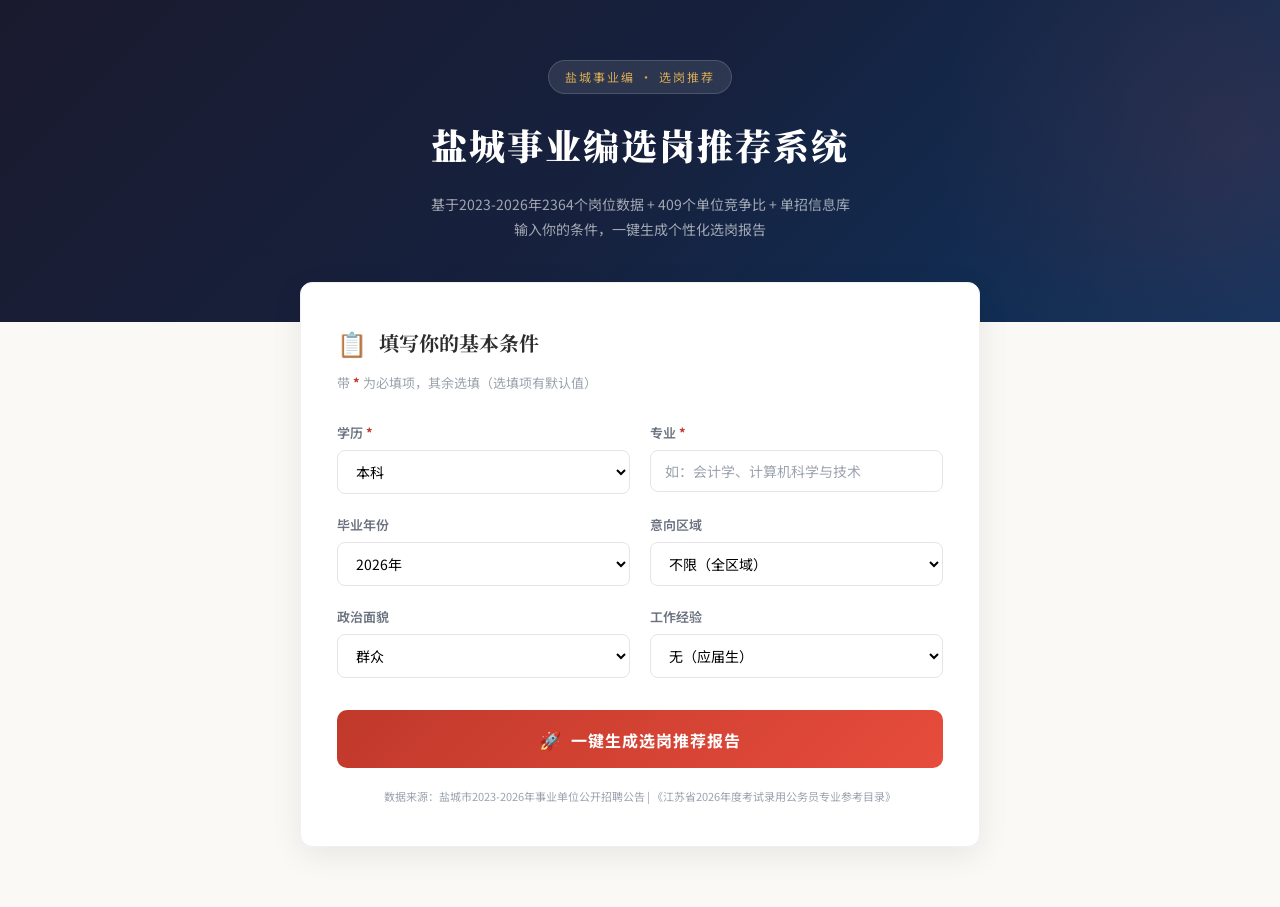
==== docs/index.html @ 782e0db4 "rename: webapp → docs (for GitHub Pages)" ====
<!DOCTYPE html>
<html lang="zh-CN">
<head>
<meta charset="UTF-8">
<meta name="viewport" content="width=device-width, initial-scale=1.0">
<title>盐城事业编选岗推荐系统</title>
<link href="https://fonts.googleapis.com/css2?family=Noto+Serif+SC:wght@400;600;700;900&family=Noto+Sans+SC:wght@300;400;500;600;700&display=swap" rel="stylesheet">
<link rel="stylesheet" href="style.css">
</head>
<body>
<div id="app">
  <!-- Loading Screen -->
  <div id="loading-screen" class="loading-screen">
    <div class="loading-inner">
      <div class="loading-spinner"></div>
      <h2>盐城事业编选岗推荐系统</h2>
      <p class="loading-text">正在加载数据...</p>
    </div>
  </div>

  <!-- Input Form -->
  <div id="form-section" class="form-section" style="display:none;">
    <div class="form-hero">
      <div class="form-hero-inner">
        <div class="hero-badge">盐城事业编 &middot; 选岗推荐</div>
        <h1>盐城事业编选岗推荐系统</h1>
        <p class="hero-desc">基于2023-2026年2364个岗位数据 + 409个单位竞争比 + 单招信息库<br>输入你的条件，一键生成个性化选岗报告</p>
      </div>
    </div>
    <div class="form-container">
      <div class="form-card">
        <div class="form-title">
          <span class="form-icon">&#128203;</span>
          <h2>填写你的基本条件</h2>
        </div>
        <p class="form-hint">带 <span class="required-star">*</span> 为必填项，其余选填（选填项有默认值）</p>

        <div class="form-grid">
          <div class="form-group">
            <label>学历 <span class="required-star">*</span></label>
            <select id="input-edu" required>
              <option value="">请选择</option>
              <option value="大专">大专</option>
              <option value="本科" selected>本科</option>
              <option value="硕士研究生">硕士研究生</option>
              <option value="博士研究生">博士研究生</option>
            </select>
          </div>
          <div class="form-group">
            <label>专业 <span class="required-star">*</span></label>
            <input type="text" id="input-major" placeholder="如：会计学、计算机科学与技术" list="major-suggestions" required>
            <datalist id="major-suggestions"></datalist>
          </div>
          <div class="form-group">
            <label>毕业年份</label>
            <select id="input-grad-year">
              <option value="2023">2023年</option>
              <option value="2024">2024年</option>
              <option value="2025">2025年</option>
              <option value="2026" selected>2026年</option>
              <option value="2020">2020年及以前</option>
            </select>
          </div>
          <div class="form-group">
            <label>意向区域</label>
            <select id="input-area">
              <option value="不限" selected>不限（全区域）</option>
              <option value="市区">市区（亭湖/盐都/经开区）</option>
              <option value="东台">东台</option>
              <option value="建湖">建湖</option>
              <option value="射阳">射阳</option>
              <option value="阜宁">阜宁</option>
              <option value="滨海">滨海</option>
              <option value="响水">响水</option>
              <option value="大丰">大丰</option>
            </select>
          </div>
          <div class="form-group">
            <label>政治面貌</label>
            <select id="input-party">
              <option value="群众" selected>群众</option>
              <option value="党员">中共党员</option>
              <option value="团员">共青团员</option>
            </select>
          </div>
          <div class="form-group">
            <label>工作经验</label>
            <select id="input-exp">
              <option value="无" selected>无（应届生）</option>
              <option value="1-2年">1-2年</option>
              <option value="3年以上">3年以上</option>
            </select>
          </div>
        </div>

        <button id="btn-generate" class="btn-generate" onclick="generateReport()">
          <span class="btn-icon">&#128640;</span> 一键生成选岗推荐报告
        </button>
        <p class="form-footer">数据来源：盐城市2023-2026年事业单位公开招聘公告 | 《江苏省2026年度考试录用公务员专业参考目录》</p>
      </div>
    </div>
  </div>

  <!-- Processing -->
  <div id="processing-section" style="display:none;">
    <div class="processing-inner">
      <div class="loading-spinner"></div>
      <h2>正在匹配岗位...</h2>
      <p id="processing-text">加载岗位数据中...</p>
    </div>
  </div>

  <!-- Report Output -->
  <div id="report-section" style="display:none;"></div>
</div>

<script src="data/positions.js"></script>
<script src="data/competition.js"></script>
<script src="data/categories.js"></script>
<script src="data/recruitment.js"></script>
<script src="data/soe.js"></script>
<script src="data/majors_list.js"></script>
<script src="matcher.js"></script>
<script src="report.js"></script>
<script src="app.js"></script>
</body>
</html>
---- docs/style.css ----
:root {
  --bg:#faf9f6;--bg-card:#fff;--text:#2d2d2d;--text-light:#6b7280;--text-muted:#9ca3af;
  --accent:#c0392b;--accent-bg:#fdf2f0;--border:#e5e5e5;--border-light:#f0f0f0;
  --gold:#d4a853;--gold-bg:#fdf8ef;--green:#22c55e;--green-bg:#f0fdf4;
  --blue:#3b82f6;--blue-bg:#eff6ff;--orange:#f97316;--orange-bg:#fff7ed;
  --shadow-sm:0 1px 3px rgba(0,0,0,.04);--shadow-md:0 4px 16px rgba(0,0,0,.06);
  --shadow-lg:0 8px 32px rgba(0,0,0,.08);--radius:12px;
}
*,*::before,*::after{margin:0;padding:0;box-sizing:border-box}
html{scroll-behavior:smooth}
body{font-family:'Noto Sans SC',-apple-system,sans-serif;background:var(--bg);color:var(--text);line-height:1.7;font-size:15px;-webkit-font-smoothing:antialiased}

/* Loading */
.loading-screen{position:fixed;inset:0;background:linear-gradient(135deg,#1a1a2e,#16213e,#0f3460);display:flex;align-items:center;justify-content:center;z-index:9999;color:#fff}
.loading-inner{text-align:center}
.loading-inner h2{font-family:'Noto Serif SC',serif;font-size:28px;margin:24px 0 12px;letter-spacing:2px}
.loading-text{color:rgba(255,255,255,.6);font-size:14px}
.loading-spinner{width:48px;height:48px;border:3px solid rgba(255,255,255,.2);border-top-color:#d4a853;border-radius:50%;animation:spin 1s linear infinite;margin:0 auto}
@keyframes spin{to{transform:rotate(360deg)}}

/* Processing */
#processing-section{position:fixed;inset:0;background:linear-gradient(135deg,#1a1a2e,#0f3460);display:flex;align-items:center;justify-content:center;z-index:9998;color:#fff}
.processing-inner{text-align:center}
.processing-inner h2{font-family:'Noto Serif SC',serif;font-size:24px;margin:24px 0 12px}
.processing-inner p{color:rgba(255,255,255,.6);font-size:14px}

/* Form Hero */
.form-hero{background:linear-gradient(135deg,#1a1a2e 0%,#16213e 50%,#0f3460 100%);color:#fff;padding:60px 40px 80px;text-align:center;position:relative;overflow:hidden}
.form-hero::before{content:'';position:absolute;top:-50%;right:-20%;width:600px;height:600px;background:radial-gradient(circle,rgba(192,57,43,.15) 0%,transparent 70%);border-radius:50%}
.form-hero-inner{position:relative;z-index:1;max-width:700px;margin:0 auto}
.hero-badge{display:inline-block;background:rgba(255,255,255,.1);backdrop-filter:blur(10px);border:1px solid rgba(255,255,255,.15);padding:6px 16px;border-radius:20px;font-size:12px;letter-spacing:2px;margin-bottom:20px;color:#d4a853}
.form-hero h1{font-family:'Noto Serif SC',serif;font-size:36px;font-weight:900;letter-spacing:2px;margin-bottom:16px}
.hero-desc{font-size:14px;color:rgba(255,255,255,.6);line-height:1.8}

/* Form Card */
.form-container{max-width:720px;margin:-40px auto 60px;padding:0 20px;position:relative;z-index:2}
.form-card{background:var(--bg-card);border-radius:var(--radius);box-shadow:var(--shadow-lg);padding:40px 36px;border:1px solid var(--border-light)}
.form-title{display:flex;align-items:center;gap:12px;margin-bottom:8px}
.form-title h2{font-family:'Noto Serif SC',serif;font-size:20px;font-weight:700}
.form-icon{font-size:24px}
.form-hint{font-size:13px;color:var(--text-muted);margin-bottom:28px}
.required-star{color:var(--accent);font-weight:700}
.form-grid{display:grid;grid-template-columns:1fr 1fr;gap:20px;margin-bottom:32px}
.form-group{display:flex;flex-direction:column;gap:6px}
.form-group label{font-size:13px;font-weight:600;color:var(--text-light)}
.form-group select,.form-group input{padding:10px 14px;border:1px solid var(--border);border-radius:8px;font-size:14px;font-family:inherit;background:#fff;transition:border-color .2s,box-shadow .2s;outline:none}
.form-group select:focus,.form-group input:focus{border-color:var(--accent);box-shadow:0 0 0 3px rgba(192,57,43,.1)}
.form-group input::placeholder{color:var(--text-muted)}

.btn-generate{width:100%;padding:16px;background:linear-gradient(135deg,#c0392b,#e74c3c);color:#fff;border:none;border-radius:10px;font-size:16px;font-weight:700;font-family:inherit;cursor:pointer;transition:transform .2s,box-shadow .2s;letter-spacing:1px}
.btn-generate:hover{transform:translateY(-2px);box-shadow:0 6px 20px rgba(192,57,43,.3)}
.btn-generate:active{transform:translateY(0)}
.btn-generate:disabled{opacity:.6;cursor:not-allowed;transform:none}
.btn-icon{font-size:18px;margin-right:4px}
.form-footer{text-align:center;font-size:11px;color:var(--text-muted);margin-top:20px;line-height:1.6}

/* Report styles (same as generated report) */
.hero{background:linear-gradient(135deg,#1a1a2e 0%,#16213e 50%,#0f3460 100%);color:#fff;padding:60px 40px 50px;position:relative;overflow:hidden}
.hero::before{content:'';position:absolute;top:-50%;right:-20%;width:600px;height:600px;background:radial-gradient(circle,rgba(192,57,43,.15) 0%,transparent 70%);border-radius:50%}
.hero-inner{max-width:900px;margin:0 auto;position:relative;z-index:1}
.hero h1{font-family:'Noto Serif SC',serif;font-size:38px;font-weight:900;letter-spacing:2px;margin-bottom:12px}
.hero-sub{font-size:15px;color:rgba(255,255,255,.6);font-weight:300}
.container{max-width:960px;margin:0 auto;padding:0 24px}
.summary-strip{display:grid;grid-template-columns:repeat(4,1fr);gap:0;margin:-30px 24px 40px;max-width:912px;margin-left:auto;margin-right:auto;background:var(--bg-card);border-radius:var(--radius);box-shadow:var(--shadow-lg);overflow:hidden;position:relative;z-index:2}
.summary-card{padding:28px 20px;text-align:center;border-right:1px solid var(--border-light)}
.summary-card:last-child{border-right:none}
.summary-num{font-family:'Noto Serif SC',serif;font-size:36px;font-weight:900;color:var(--accent);line-height:1;margin-bottom:6px}
.summary-card:nth-child(2) .summary-num{color:var(--gold)}
.summary-card:nth-child(3) .summary-num{color:var(--blue)}
.summary-card:nth-child(4) .summary-num{color:var(--green)}
.summary-label{font-size:12px;color:var(--text-light);letter-spacing:1px}
.section{margin-bottom:48px}
.section-header{display:flex;align-items:center;gap:14px;margin-bottom:24px;padding-bottom:16px;border-bottom:2px solid var(--text)}
.section-num{font-family:'Noto Serif SC',serif;font-size:14px;font-weight:700;color:#fff;background:var(--text);width:32px;height:32px;border-radius:50%;display:flex;align-items:center;justify-content:center;flex-shrink:0}
.section-title{font-family:'Noto Serif SC',serif;font-size:22px;font-weight:700;letter-spacing:1px}
.teacher-card{background:#fffaf8;border-left:4px solid #c0392b;border-radius:0 var(--radius) var(--radius) 0;padding:18px 22px;margin:16px 0;font-size:.95em;line-height:1.85;color:var(--text);box-shadow:var(--shadow-sm)}
.teacher-card.gold{border-left-color:#d4a853;background:#fdf8ef}
.profile-grid{display:grid;grid-template-columns:1fr 1fr;gap:1px;background:var(--border-light);border-radius:var(--radius);overflow:hidden;box-shadow:var(--shadow-sm);margin-bottom:24px}
.profile-item{display:flex;background:var(--bg-card);padding:14px 20px;gap:12px}
.profile-key{font-size:13px;color:var(--text-muted);min-width:70px;flex-shrink:0}
.profile-val{font-weight:500;font-size:14px}
.profile-val strong{color:var(--accent);font-weight:700}
.tier-card{background:var(--bg-card);border-radius:var(--radius);box-shadow:var(--shadow-sm);margin-bottom:24px;overflow:hidden;border:1px solid var(--border-light)}
.tier-header{padding:18px 24px;display:flex;align-items:center;justify-content:space-between;border-bottom:1px solid var(--border-light)}
.tier-left{display:flex;align-items:center;gap:12px}
.tier-icon{font-size:22px}
.tier-name{font-family:'Noto Serif SC',serif;font-weight:700;font-size:16px}
.tier-count{padding:4px 14px;border-radius:20px;font-size:13px;font-weight:600}
.tier-a .tier-header{background:linear-gradient(135deg,#fdf2f0,#fff)}
.tier-a .tier-count{background:var(--accent-bg);color:var(--accent)}
.tier-b .tier-header{background:linear-gradient(135deg,#fdf8ef,#fff)}
.tier-b .tier-count{background:var(--gold-bg);color:#92400e}
.tier-c .tier-header{background:linear-gradient(135deg,#eff6ff,#fff)}
.tier-c .tier-count{background:var(--blue-bg);color:var(--blue)}
.tier-d .tier-header{background:linear-gradient(135deg,#f9fafb,#fff)}
.tier-d .tier-count{background:#f3f4f6;color:var(--text-light)}
.tier-desc{padding:12px 24px;font-size:13px;color:var(--text-light);background:#fcfcfc;border-bottom:1px solid var(--border-light)}
.tier-body{overflow-x:auto}
table{width:100%;border-collapse:collapse;font-size:12px}
thead th{background:#f8f8f8;font-weight:600;font-size:10px;letter-spacing:.5px;color:var(--text-light);text-transform:uppercase;padding:8px 6px;text-align:left;border-bottom:1px solid var(--border);white-space:nowrap;position:sticky;top:0}
tbody td{padding:8px 6px;border-bottom:1px solid var(--border-light);vertical-align:top}
tbody tr:hover{background:#fafafa}
tbody tr:last-child td{border-bottom:none}
.unit-cell{font-weight:500;max-width:160px}
.subtle{color:var(--text-light);font-size:12px}
.center{text-align:center}
td code{background:#f3f4f6;padding:2px 8px;border-radius:4px;font-size:11px;color:var(--text-light);font-family:'Noto Sans SC',sans-serif;white-space:nowrap}
.ratio-cell{text-align:center;font-variant-numeric:tabular-nums;white-space:nowrap;font-size:12px}
.tier-empty{padding:24px;text-align:center;color:var(--text-muted);font-style:italic}
.chart-card{background:var(--bg-card);border-radius:var(--radius);padding:28px;box-shadow:var(--shadow-sm);border:1px solid var(--border-light);margin-bottom:24px}
.bar-row{display:flex;align-items:center;gap:16px;margin-bottom:14px}
.bar-label{width:100px;font-size:13px;font-weight:600;flex-shrink:0;text-align:right}
.bar-track{flex:1;height:28px;background:#f3f4f6;border-radius:6px;overflow:hidden}
.bar-fill{height:100%;border-radius:6px;display:flex;align-items:center;padding-left:8px;font-size:12px;color:#fff;font-weight:600;min-width:24px;transition:width .8s ease}
.bar-value{width:60px;font-size:14px;font-weight:700;flex-shrink:0}
.strategy-list{display:flex;flex-direction:column;gap:16px}
.strategy-item{background:var(--bg-card);border-radius:var(--radius);padding:24px;border:1px solid var(--border-light);box-shadow:var(--shadow-sm);display:flex;gap:18px;transition:transform .2s,box-shadow .2s}
.strategy-item:hover{transform:translateY(-2px);box-shadow:var(--shadow-md)}
.strategy-badge{width:44px;height:44px;border-radius:12px;display:flex;align-items:center;justify-content:center;font-size:20px;flex-shrink:0}
.strategy-content h4{font-family:'Noto Serif SC',serif;font-size:15px;margin-bottom:6px}
.strategy-content p{font-size:14px;color:var(--text-light);line-height:1.7}
.notes-card{background:#fffbeb;border:1px solid #fde68a;border-radius:var(--radius);padding:24px 28px}
.notes-card h4{font-family:'Noto Serif SC',serif;font-size:15px;margin-bottom:14px;color:#92400e}
.notes-list{list-style:none;counter-reset:note}
.notes-list li{counter-increment:note;padding:8px 0;font-size:13px;color:#78350f;line-height:1.7;padding-left:28px;position:relative}
.notes-list li::before{content:counter(note);position:absolute;left:0;width:20px;height:20px;background:#fde68a;border-radius:50%;display:flex;align-items:center;justify-content:center;font-size:11px;font-weight:700;color:#92400e;top:9px;text-align:center;line-height:20px}
.footer{text-align:center;padding:40px 24px;font-size:12px;color:var(--text-muted);border-top:1px solid var(--border-light);margin-top:60px}
.footer strong{color:var(--text-light)}
.trend-up{color:#c0392b;font-weight:500}
.trend-down{color:#27ae60;font-weight:500}
.trend-flat{color:#9ca3af}
.cta{text-align:center;padding:40px;background:linear-gradient(135deg,#1a1a2e,#0f3460);border-radius:var(--radius);color:#fff;margin:40px 0}
.cta h3{font-family:'Noto Serif SC',serif;font-size:20px;margin-bottom:12px}
.cta p{color:rgba(255,255,255,.7);font-size:14px;line-height:1.8;margin-bottom:20px}
.cta-btn{display:inline-block;padding:12px 32px;background:#c0392b;color:#fff;text-decoration:none;border-radius:8px;font-weight:600;cursor:pointer;border:none;font-size:15px;font-family:inherit;transition:transform .2s}
.cta-btn:hover{transform:translateY(-2px)}
.btn-back{display:inline-block;padding:10px 24px;background:rgba(255,255,255,.15);color:#fff;text-decoration:none;border-radius:8px;font-weight:500;cursor:pointer;border:1px solid rgba(255,255,255,.2);font-size:14px;font-family:inherit;margin-right:12px;transition:background .2s}
.btn-back:hover{background:rgba(255,255,255,.25)}
.btn-download{display:inline-block;padding:10px 24px;background:rgba(255,255,255,.15);color:#fff;text-decoration:none;border-radius:8px;font-weight:500;cursor:pointer;border:1px solid rgba(255,255,255,.2);font-size:14px;font-family:inherit;margin-right:12px;transition:background .2s}
.btn-download:hover{background:rgba(255,255,255,.25)}

@media(max-width:640px){
  .form-hero{padding:40px 20px 60px}
  .form-hero h1{font-size:26px}
  .form-grid{grid-template-columns:1fr}
  .form-card{padding:28px 20px}
  .hero{padding:40px 20px 36px}
  .hero h1{font-size:26px}
  .summary-strip{grid-template-columns:repeat(2,1fr);margin:-20px 16px 30px}
  .profile-grid{grid-template-columns:1fr}
  .strategy-item{flex-direction:column;gap:12px}
}
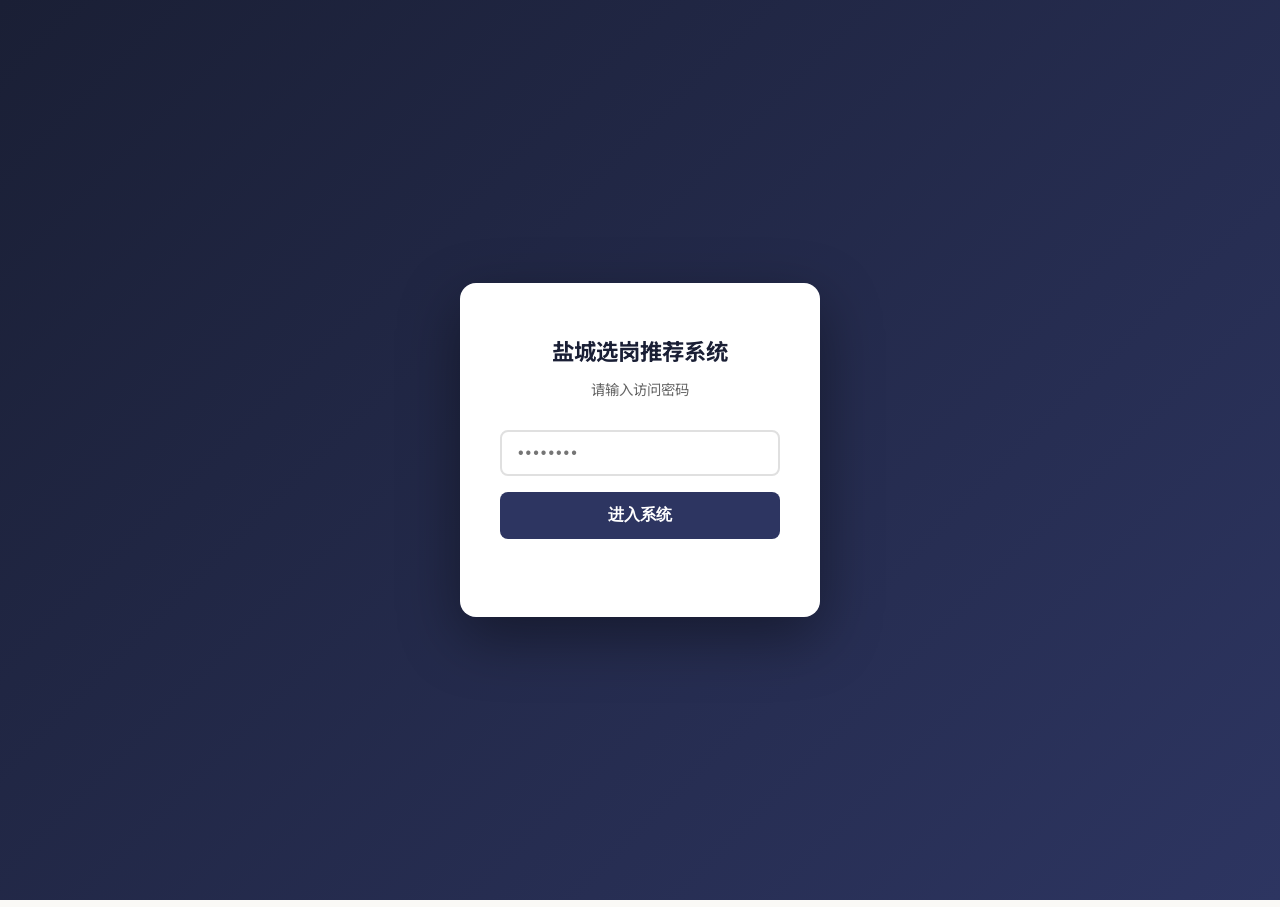
==== commit 4bb4be3e: "feat: add password gate" ====
--- a/docs/index.html
+++ b/docs/index.html
@@ -6,8 +6,51 @@
 <title>盐城事业编选岗推荐系统</title>
 <link href="https://fonts.googleapis.com/css2?family=Noto+Serif+SC:wght@400;600;700;900&family=Noto+Sans+SC:wght@300;400;500;600;700&display=swap" rel="stylesheet">
 <link rel="stylesheet" href="style.css">
+<style>
+#password-gate {
+  position: fixed; inset: 0; z-index: 9999;
+  background: linear-gradient(135deg, #1a1f35 0%, #2d3561 100%);
+  display: flex; align-items: center; justify-content: center;
+}
+#password-gate .gate-box {
+  background: #fff; border-radius: 16px; padding: 48px 40px;
+  width: 360px; max-width: 90vw; text-align: center;
+  box-shadow: 0 20px 60px rgba(0,0,0,0.4);
+}
+#password-gate h2 { margin: 0 0 8px; font-size: 1.4rem; color: #1a1f35; }
+#password-gate p  { margin: 0 0 28px; color: #666; font-size: 0.9rem; }
+#password-gate input {
+  width: 100%; padding: 12px 16px; font-size: 1rem;
+  border: 2px solid #e0e0e0; border-radius: 8px; outline: none;
+  box-sizing: border-box; margin-bottom: 16px; letter-spacing: 2px;
+  transition: border-color .2s;
+}
+#password-gate input:focus { border-color: #2d3561; }
+#password-gate button {
+  width: 100%; padding: 13px; font-size: 1rem; font-weight: 600;
+  background: #2d3561; color: #fff; border: none; border-radius: 8px;
+  cursor: pointer; transition: background .2s;
+}
+#password-gate button:hover { background: #1a1f35; }
+#password-gate .error {
+  color: #e53935; font-size: 0.85rem; margin-top: 10px; min-height: 20px;
+}
+</style>
 </head>
 <body>
+
+<!-- 访问密码门 -->
+<div id="password-gate">
+  <div class="gate-box">
+    <h2>盐城选岗推荐系统</h2>
+    <p>请输入访问密码</p>
+    <input type="password" id="gate-input" placeholder="••••••••" maxlength="32"
+           onkeydown="if(event.key==='Enter') checkPassword()" />
+    <button onclick="checkPassword()">进入系统</button>
+    <div class="error" id="gate-error"></div>
+  </div>
+</div>
+
 <div id="app">
   <!-- Loading Screen -->
   <div id="loading-screen" class="loading-screen">
@@ -114,6 +157,37 @@
   <div id="report-section" style="display:none;"></div>
 </div>
 
+<script src="data/password.js"></script>
+<script>
+// ── 密码验证逻辑 ──────────────────────────────────
+const SESSION_KEY = 'yc_auth';
+
+async function sha256(str) {
+  const buf = await crypto.subtle.digest('SHA-256', new TextEncoder().encode(str));
+  return Array.from(new Uint8Array(buf)).map(b => b.toString(16).padStart(2,'0')).join('');
+}
+
+async function checkPassword() {
+  const input = document.getElementById('gate-input').value.trim();
+  const err   = document.getElementById('gate-error');
+  if (!input) { err.textContent = '请输入密码'; return; }
+  const hash = await sha256(input);
+  if (hash === ACCESS_PASSWORD_HASH) {
+    sessionStorage.setItem(SESSION_KEY, '1');
+    document.getElementById('password-gate').style.display = 'none';
+  } else {
+    err.textContent = '密码错误，请重试';
+    document.getElementById('gate-input').value = '';
+    document.getElementById('gate-input').focus();
+  }
+}
+
+// 已认证则直接跳过
+if (sessionStorage.getItem(SESSION_KEY) === '1') {
+  document.getElementById('password-gate').style.display = 'none';
+}
+// ─────────────────────────────────────────────────
+</script>
 <script src="data/positions.js"></script>
 <script src="data/competition.js"></script>
 <script src="data/categories.js"></script>
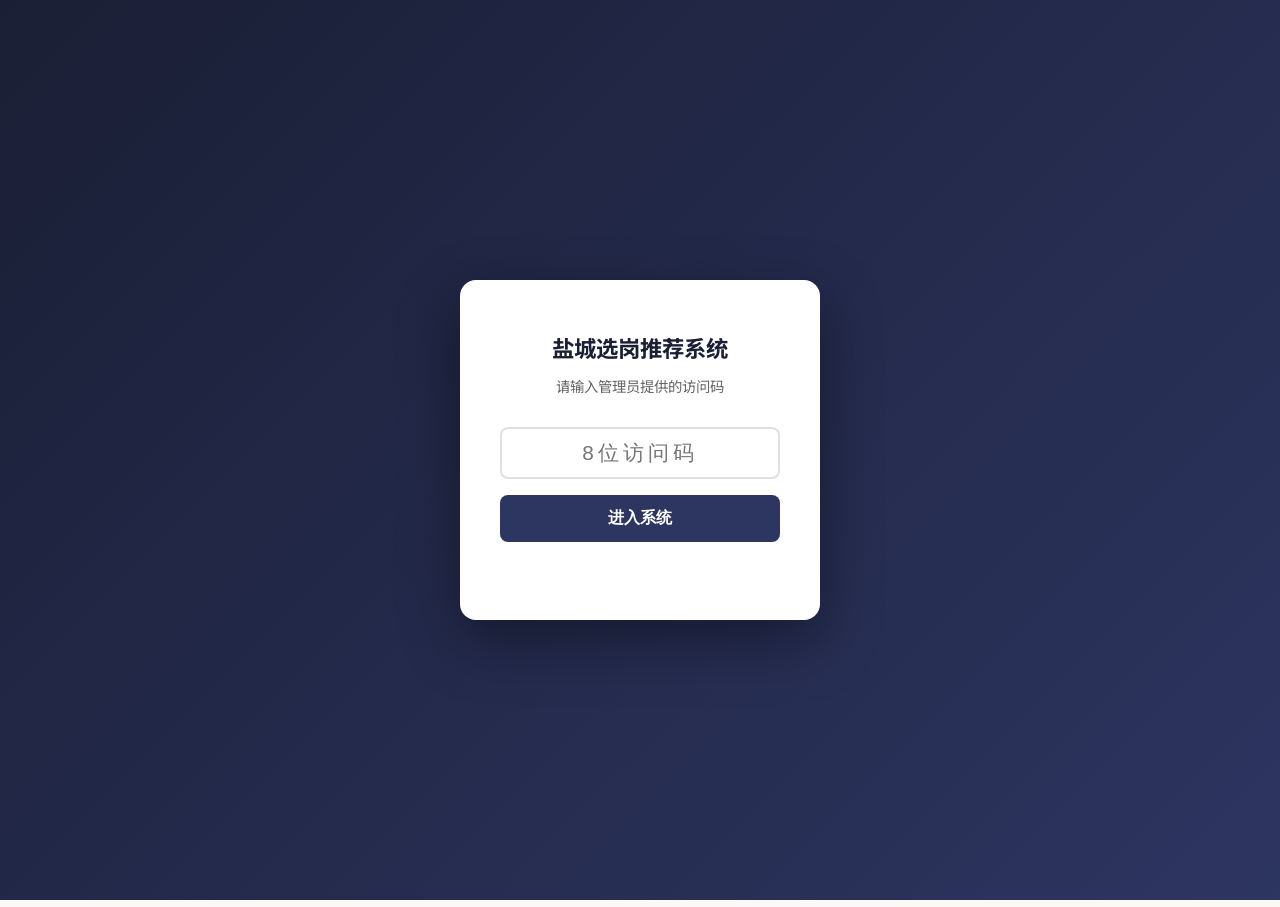
==== commit 28f5cbec: "feat: daily rotating token auth system" ====
--- a/docs/index.html
+++ b/docs/index.html
@@ -43,8 +43,9 @@
 <div id="password-gate">
   <div class="gate-box">
     <h2>盐城选岗推荐系统</h2>
-    <p>请输入访问密码</p>
-    <input type="password" id="gate-input" placeholder="••••••••" maxlength="32"
+    <p>请输入管理员提供的访问码</p>
+    <input type="text" id="gate-input" placeholder="8位访问码" maxlength="8"
+           style="text-transform:lowercase;letter-spacing:4px;font-size:1.3rem;text-align:center;"
            onkeydown="if(event.key==='Enter') checkPassword()" />
     <button onclick="checkPassword()">进入系统</button>
     <div class="error" id="gate-error"></div>
@@ -157,10 +158,18 @@
   <div id="report-section" style="display:none;"></div>
 </div>
 
-<script src="data/password.js"></script>
 <script>
-// ── 密码验证逻辑 ──────────────────────────────────
+// ── 一次性访问码验证 ──────────────────────────────
+// 原理：管理员用 admin.html 生成当天 8 位码，分享给客户
+// 访问码 = SHA-256(master_secret + 'YYYY-MM-DD') 前 8 位，当天有效
 const SESSION_KEY = 'yc_auth';
+let _secret = '';
+fetch('data/password.js', {cache: 'no-store'})
+  .then(r => r.text())
+  .then(t => {
+    const m = t.match(/ACCESS_MASTER_SECRET\s*=\s*"([^"]+)"/);
+    if (m) _secret = m[1];
+  });
 
 async function sha256(str) {
   const buf = await crypto.subtle.digest('SHA-256', new TextEncoder().encode(str));
@@ -168,21 +177,22 @@
 }
 
 async function checkPassword() {
-  const input = document.getElementById('gate-input').value.trim();
+  const input = document.getElementById('gate-input').value.trim().toLowerCase();
   const err   = document.getElementById('gate-error');
-  if (!input) { err.textContent = '请输入密码'; return; }
-  const hash = await sha256(input);
-  if (hash === ACCESS_PASSWORD_HASH) {
+  if (!input) { err.textContent = '请输入访问码'; return; }
+  if (!_secret) { err.textContent = '加载中，请稍后再试'; return; }
+  const today = new Date().toLocaleDateString('sv-SE'); // YYYY-MM-DD
+  const todayToken = (await sha256(_secret + today)).slice(0, 8);
+  if (input === todayToken) {
     sessionStorage.setItem(SESSION_KEY, '1');
     document.getElementById('password-gate').style.display = 'none';
   } else {
-    err.textContent = '密码错误，请重试';
+    err.textContent = '访问码无效或已过期，请联系管理员重新获取';
     document.getElementById('gate-input').value = '';
     document.getElementById('gate-input').focus();
   }
 }
 
-// 已认证则直接跳过
 if (sessionStorage.getItem(SESSION_KEY) === '1') {
   document.getElementById('password-gate').style.display = 'none';
 }
